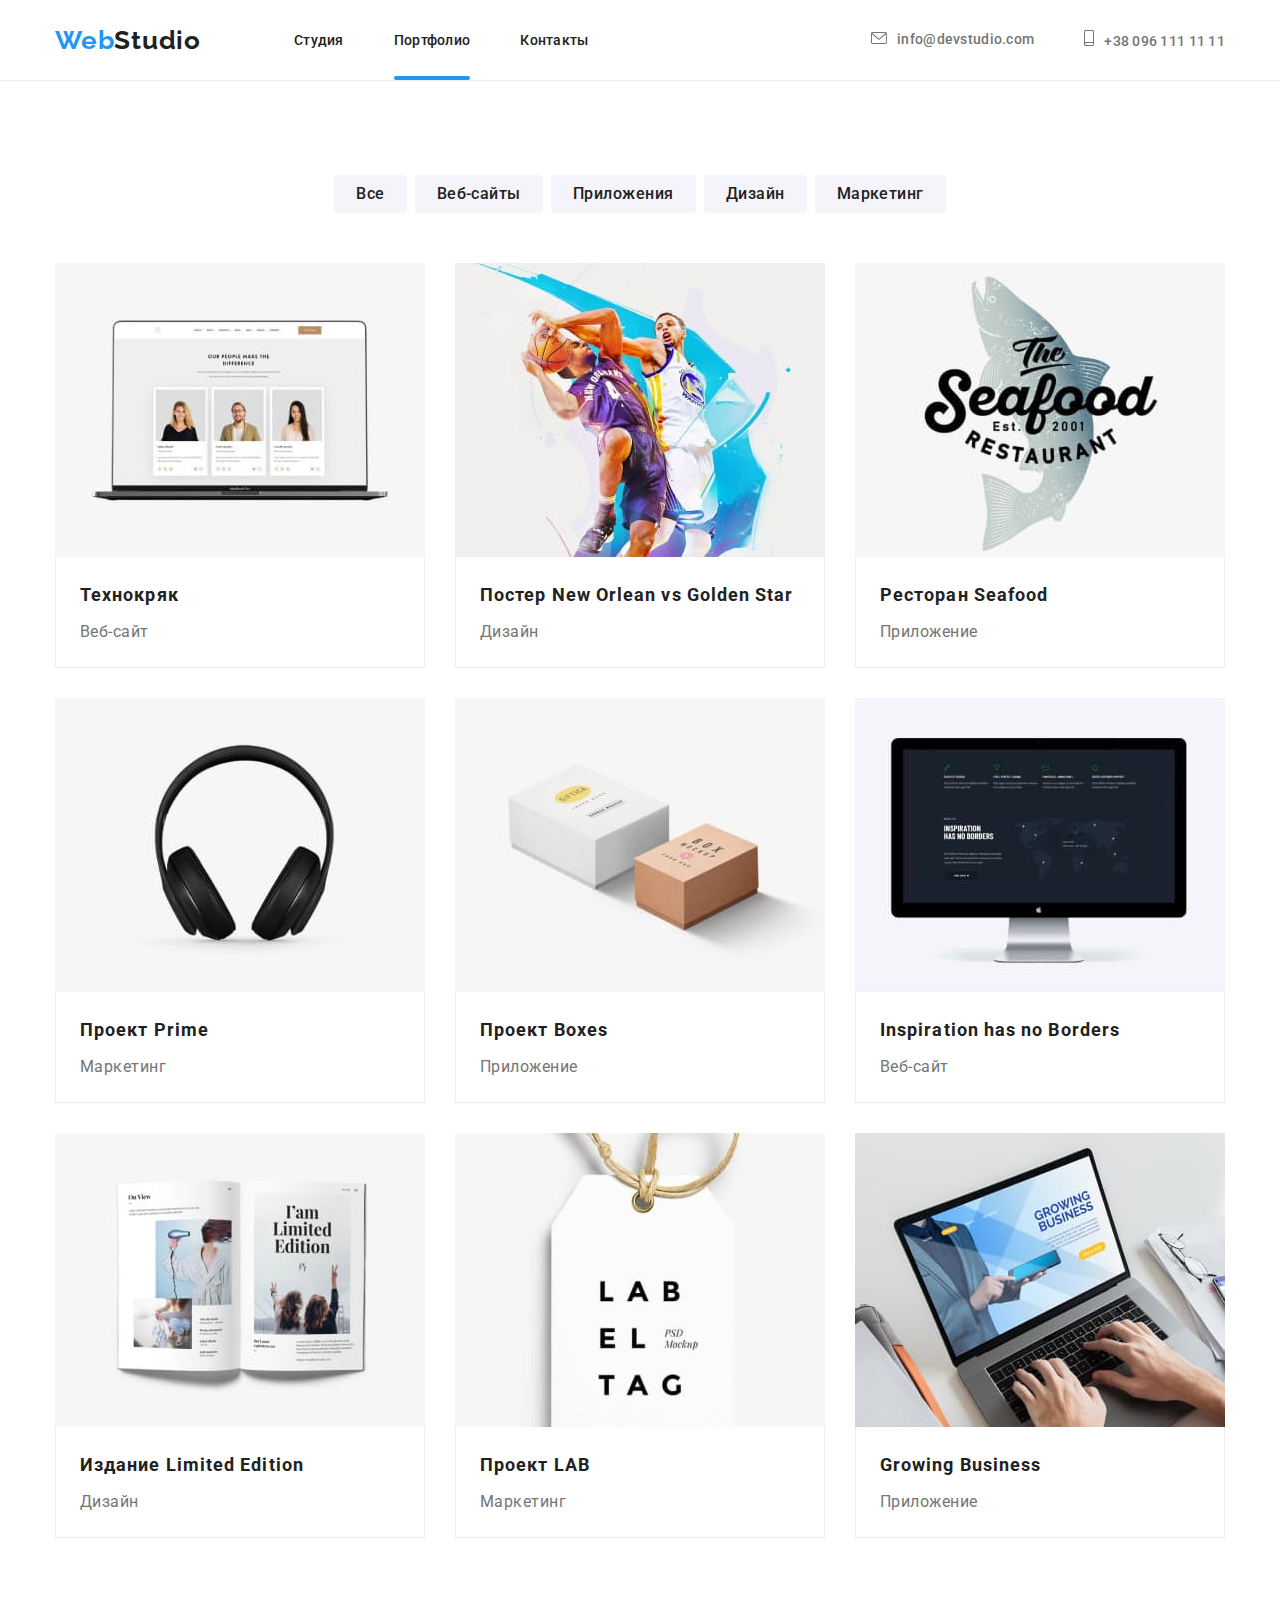
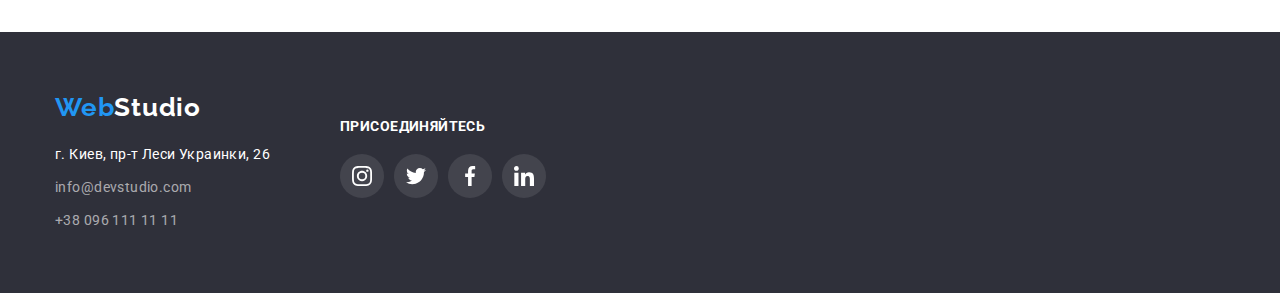
==== portfolio.html @ 15caf830 "add form" ====
<!DOCTYPE html>
<html lang="ru">

<head>
    <meta charset="UTF-8">
    <meta http-equiv="X-UA-Compatible" content="IE=edge">
    <meta name="viewport" content="width=device-width, initial-scale=1.0">
    <title>WebStudio</title>
    <link rel="preconnect" href="https://fonts.googleapis.com">
    <link rel="preconnect" href="https://fonts.gstatic.com" crossorigin>
<link
    href="https://fonts.googleapis.com/css2?family=Raleway:wght@700&family=Roboto:wght@400;500;700;900&display=swap "
    rel="stylesheet"
    />
    <link rel="stylesheet" href="https://cdnjs.cloudflare.com/ajax/libs/modern-normalize/1.1.0/modern-normalize.min.css">
    <link rel="stylesheet" href="./css/styles.css">
</head>

<body>
    <div class="line"><header class="container main-nav">
    
        <a href=""><span class="logo">Web</span><span class="logo-second">Studio</span></a>
        <nav class="">
            <ul class="site-nav list">
                <li class="item"><a href="./index.html" class="link">Студия</a></li>
                <li class="item"><a href="./portfolio.html" class="link activ">Портфолио</a></li>
                <li class="item"><a href="" class="link">Контакты</a></li>
            </ul>
        </nav>
                <ul class="auth-nav list">
                    <li class="item">
                
                        <a href="mailto:info@devstudio.com" class="header-contacts">
                            <svg class="icon-contacts" width="16" height="12">
                                <use href="./images/symbol-defs.svg#icon-envelope"></use>
                            </svg>info@devstudio.com</a>
                    </li>
                    <li class="item">
                
                        <a href="tel:+380961111111" class="header-contacts">
                            <svg class="icon-contacts" width="10" height="16">
                                <use href="./images/symbol-defs.svg#icon-smartphone"></use>
                            </svg>+38 096 111 11 11</a>
                    </li>
                </ul>

    </header>
    </div>
    <main>
      <section class="portfolio">
          <div class="container">
        <ul class="list filter">
            <li class="item"><button type="button" class="portfolio-buttons pointer">Все</button></li>
            <li class="item"><button type="button" class="portfolio-buttons pointer">Веб-сайты</button></li>
            <li class="item"><button type="button" class="portfolio-buttons pointer">Приложения</button></li>
            <li class="item"><button type="button" class="portfolio-buttons pointer">Дизайн</button></li>
            <li class="item"><button type="button" class="portfolio-buttons pointer">Маркетинг</button></li>
        </ul>
          
            <ul class="list portfolio-list">
            <li class="group">
                <a href=""> 
                    <div class="thumb">
                      <img src="images/portfolio1.jpg" alt="веб-сайт" width="370">
                        <div class="overlay"><p>Технокряк это современная площадка распространения коронавируса. Компании используют эту платформу для цифрового
                        шпионажа и атак на защищённые сервера конкурентов.</p>
                        </div>
                    </div>
                    <div class="group-item">
                      <h3 class="portfolio-title">Технокряк</h3>
                      <p class="section-text-portfolio">Веб-сайт</p></div></a>
                
                </li>
            <li class="group">
                <a href="">
                    <div class="thumb">
                    <img src="images/portfolio2.jpg" alt="баскетбол" width="370">
                    <div class="overlay">
                        <p>Технокряк это современная площадка распространения коронавируса. Компании используют эту платформу для цифрового
                            шпионажа и атак на защищённые сервера конкурентов.</p>
                    </div>
                    </div>
                <div class="group-item">
                    <h3 class="portfolio-title">Постер New Orlean vs Golden Star</h3>
                    <p class="section-text-portfolio">Дизайн</p></div></a></li>
            <li class="group">
                <a href="">
                    <div class="thumb">
                    <img src="images/portfolio3.jpg" alt="логотип ресторана" width="370">
                    <div class="overlay">
                        <p>Технокряк это современная площадка распространения коронавируса. Компании используют эту платформу для цифрового
                            шпионажа и атак на защищённые сервера конкурентов.</p>
                    </div>
                    </div>
                <div class="group-item">
                    <h3 class="portfolio-title">Ресторан Seafood</h3>
                    <p class="section-text-portfolio">Приложение</p></div></a></li>
            <li class="group">
                <a href="">
                    <div class="thumb">
                    <img src="images/portfolio4.jpg" alt="наушники" width="370">
                    <div class="overlay">
                        <p>Технокряк это современная площадка распространения коронавируса. Компании используют эту платформу для цифрового
                            шпионажа и атак на защищённые сервера конкурентов.</p>
                    </div>
                    </div>
                <div class="group-item">
                    <h3 class="portfolio-title">Проект Prime</h3>
                    <p class="section-text-portfolio">Маркетинг</p></div></a></li>
            <li class="group">
                <a href="">
                    <div class="thumb">
                    <img src="images/portfolio5.jpg" alt="коробки" width="370">
                    <div class="overlay">
                        <p>Технокряк это современная площадка распространения коронавируса. Компании используют эту платформу для цифрового
                            шпионажа и атак на защищённые сервера конкурентов.</p>
                    </div>
                    </div>
                <div class="group-item">
                    <h3 class="portfolio-title">Проект Boxes</h3>
                    <p class="section-text-portfolio">Приложение</p></div></a></li>
            <li class="group">
                <a href="">
                    <div class="thumb">
                    <img src="images/portfolio6.jpg" alt="монитор" width="370">
                    <div class="overlay">
                        <p>Технокряк это современная площадка распространения коронавируса. Компании используют эту платформу для цифрового
                            шпионажа и атак на защищённые сервера конкурентов.</p>
                    </div>
                    </div>
                <div class="group-item">
                    <h3 class="portfolio-title">Inspiration has no Borders</h3>
                    <p class="section-text-portfolio">Веб-сайт</p></div></a></li>
            <li class="group">
                <a href="">
                    <div class="thumb">
                    <img src="images/portfolio7.jpg" alt="книга" width="370">
                    <div class="overlay">
                        <p>Технокряк это современная площадка распространения коронавируса. Компании используют эту платформу для цифрового
                            шпионажа и атак на защищённые сервера конкурентов.</p>
                    </div>
                    </div>
                <div class="group-item">
                    <h3 class="portfolio-title">Издание Limited Edition</h3>
                    <p class="section-text-portfolio">Дизайн</p></div></a></li>
            <li class="group">
                <a href="">
                    <div class="thumb">
                    <img src="images/portfolio8.jpg" alt="ярлык" width="370">
                    <div class="overlay">
                        <p>Технокряк это современная площадка распространения коронавируса. Компании используют эту платформу для цифрового
                            шпионажа и атак на защищённые сервера конкурентов.</p>
                    </div>
                    </div>
                <div class="group-item">
                    <h3 class="portfolio-title">Проект LAB</h3>
                    <p class="section-text-portfolio">Маркетинг</p></div></a></li>
            <li class="group">
                <a href="">
                    <div class="thumb">
                    <img src="images/portfolio9.jpg" alt="ноутбук" width="370">
                    <div class="overlay">
                        <p>Технокряк это современная площадка распространения коронавируса. Компании используют эту платформу для цифрового
                            шпионажа и атак на защищённые сервера конкурентов.</p>
                    </div>
                    </div>
                <div class="group-item">
                    <h3 class="portfolio-title">Growing Business</h3>
                    <p class="section-text-portfolio">Приложение</p></div></a></li>

        </ul>
        </div>
      </section>
    </main>
    <footer>
    <div class="container">
        <div class="footer-colunms">
            <div class="footer-colunm1">
                <a href="">
                    <div class="logo-footer"><span class="logo">Web</span><span class="logo-third">Studio</span></div>
                </a>
                <address>
                    <p class=address-title>г. Киев, пр-т Леси Украинки, 26</p>
                    <a href="mailto:info@devstudio.com" class="contacts">info@devstudio.com</a>
                    <a href="tel:+380961111111" class="contacts">+38 096 111 11 11</a>
    
                </address>
            </div>
            <div class="footer-colunm2">
                <p class="footer-title">присоединяйтесь</p>
                <ul class="social-footer">
    
                    <li class="list social-list">
                        <a href="" class="social-list-footer">
                            <svg class="icon-footer" width="20" height="20">
                                <use href="./images/symbol-defs.svg#icon-instagram"></use>
                            </svg></a>
                    </li>
                    <li class="list social-list">
                        <a href="" class="social-list-footer">
                            <svg class="icon-footer" width="20" height="20">
                                <use href="./images/symbol-defs.svg#icon-twitter"></use>
                            </svg></a>
                    </li>
                    <li class="list social-list">
                        <a href="" class="social-list-footer">
                            <svg class="icon-footer" width="20" height="20">
                                <use href="./images/symbol-defs.svg#icon-facebook"></use>
                            </svg></a>
                    </li>
                    <li class="list social-list">
                        <a href="" class="social-list-footer">
                            <svg class="icon-footer" width="20" height="20">
                                <use href="./images/symbol-defs.svg#icon-linkedin"></use>
                            </svg></a>
                    </li>
                </ul>
            </div>
        </div>
    </div>
    </footer>
    </body>
    
    </html>
---- css/styles.css ----
:root {
  --primary-text-color: #757575;
  --title-text-color: #212121;
  --accent-color: #2196f3;
  --primary-bg-color: #ffffff;
  --accent-bg-color: #2f303a;
}
body {
  font-family: Roboto, sans-serif;
  background-color: var(--primary-bg-color);
  color: var(--primary-text-color);
  font-size: 14px;
  font-weight: 400;
  line-height: 1.17;
}

.container {
  margin-left: auto;
  margin-right: auto;
  width: 1200px;
  padding-left: 15px;
  padding-right: 15px;
  
  
}
.logo {
  font-family: raleway;
  color: var(--accent-color);
  font-style: normal;
  font-weight: bold;
  font-size: 26px;
  line-height: 1.19;
  letter-spacing: 0.03em;
}
.logo-second {
  font-family: raleway;
  color: #212121;
  font-size: 26px;
  font-weight: 700;
  line-height: 1.19;
  letter-spacing: 0.03em;
}
.logo-third {
  font-family: raleway;
  color: #ffffff;
  font-size: 26px;
  font-weight: 700;
  line-height: 1.19;
  letter-spacing: 0.03em;
}

/* голубой цвет 2196F3 
основной текст  #757575
заголовки 212121
фон футера  #2F303A 
фон хедера #FFFFFF;

*/
a {
  text-decoration: none;
}

.list {
  list-style: none;
  padding: 0;
  margin: 0;
}



.button {
  background-color: var(--accent-color);
  color: var(--primary-bg-color);
  
}

.pointer {
  cursor: pointer;
}
.filter {
  display: flex;
  justify-content: center; 
}
img {
 display: block;
 width: 100%;
 height: auto;
}




.line {
    border-bottom: 1px solid #ECECEC;
}
.main-nav {
  display: flex;
  align-items: center;
  

}
.site-nav {
  
  display: flex;
  margin-left: 93px;
  
}
.item {
  position: relative;
  display: flex;
  align-items: center;
  transition: 2500ms cubic-bezier(0.4, 0, 0.2, 1);
}

.site-nav .item +.item {
  margin-left: 50px;
  
}
.link {
  position: relative;
  display: block;
  font-weight: 500;
  font-size: 14px;
  line-height: 1.17;
  letter-spacing: 0.02em;
  color: #212121;
  padding-top: 32px;
  padding-bottom: 32px;
  color: var(--title-text-color);
 
  transition: 250ms cubic-bezier(0.4, 0, 0.2, 1);
  
}
.link:hover,
.link:focus {
  color: var(--accent-color);

  
  
}
.link::after {

  content: '';
  position: absolute;
  display: block;
  width: 100%;
  height: 4px;
  border-radius: 2px;
  background-color:var(--accent-color);
  left: 0;
  bottom: 0;
  opacity: 0;
  transition: 250ms cubic-bezier(0.4, 0, 0.2, 1);
}
.link:focus::after,
.link:hover::after {
  opacity: 1;
  
}
.activ::after {
 opacity: 1;
}
.auth-nav {
display: flex;
margin-left: auto;

}
.auth-nav .item + .item {
  margin-left: 50px;
  
}

.header-contacts {
 
  color: var(--primary-text-color);
  font-size: 14px;
  font-style: normal;
  font-weight: 500;
  line-height: 1.14;
  letter-spacing: 0.02em;
  transition: 250ms cubic-bezier(0.4, 0, 0.2, 1);
}


.contacts:hover,
.contacts:focus {
  color: #2196f3;
  
  
}

.icon-contacts {
 fill: currentColor;
 margin: 0;
 margin-right: 10px;
}



.contacts {
  display: block;
  margin-bottom: 9px;
  color: rgba(255, 255, 255, 0.6);
  font-style: normal;
  font-weight: normal;
  font-size: 14px;
  line-height: 1.71;
  letter-spacing: 0.03em;
  transition: 250ms cubic-bezier(0.4, 0, 0.2, 1);
}
.contacts:last-child {
  margin-bottom: 0;
}
.header-contacts:hover,
.header-contacts:focus {
  color: #2196f3;
 
}
.hero {
  background-color: var(--accent-bg-color);
  text-align: center;
  padding-top: 200px;
  padding-bottom: 200px;
  max-width: 1600px;
  margin-left: auto;
  margin-right: auto;
  
  background-image: linear-gradient(
    to right,
    rgba(47, 48, 58, 0.4),
    rgba(47, 48, 58, 0.4)),
    url(../images/Img-bg.jpg);
  background-repeat: no-repeat;
  background-position: center;
  background-size: cover; 
}

.hero-title {
  margin-top: 0;
  margin-bottom: 30px;
  color: var(--primary-bg-color);
  font-style: normal;
  font-weight: 900;
  font-size: 44px;
  line-height: 1.36;

  letter-spacing: 0.06em;
  text-transform: uppercase;
}

.hero-button { 

  margin-left: auto;
  margin-right: auto;
  
  padding: 10px 32px;
  background-color: var(--accent-color);
  color: var(--primary-bg-color);
  font-style: normal;
  font-weight: bold;
  font-size: 16px;
  line-height: 1.88;
  display: flex;
  align-items: center;
  text-align: center;
  letter-spacing: 0.06em;
  border-radius: 4px;
}

.backdrop {
  position: fixed;
  top: 0;
  left: 0;
  width: 100%;
  height: 100%;
  background-color: rgba(0, 0, 0, 0.2);;
  transition: 250ms cubic-bezier(0.4, 0, 0.2, 1);
  z-index: 1;
  
}
.backdrop.is-hidden {
 opacity: 0;
 pointer-events: none;
}
.modal {
  
  display: flex;
  position: relative;
  margin: 0;
  padding: 0 40px;
  top: 50%;
  left: 50%;
  transform: translate(-50%, -50%);
  width: 528px;
  height: 581px;
  background-color: var(--primary-bg-color);
 border-radius: 4px;

}
.modal-close {
  position: absolute;
  display: flex;
  margin-top: 8px;
  margin-right: 8px;
  margin-left: auto;
  top: 0;
  right: 0;
  width: 30px;
  height: 30px;
  box-sizing: border-box;
  border: 1px solid rgba(0, 0, 0, 0.1);
  border-radius: 50%;
  justify-content: center;
  align-items: center;
  cursor: pointer;
  background: var(--primary-bg-color);
 transition: 250ms cubic-bezier(0.4, 0, 0.2, 1);
}
.modal-close:hover {
  fill: #2196F3;
}

.modal-title {
font-style: normal;
font-weight: bold;
font-size: 20px;
line-height: 1.15;
text-align: center;
letter-spacing: 0.03em;

color: var(--title-text-color);
}

.form {
display: flex;
}

.label-name {
  display: flex;
  justify-content: flex-start;
  font-style: normal;
font-weight: normal;
font-size: 12px;
line-height: 14px;


letter-spacing: 0.01em;

color: var(--primary-text-color);
}
input {
  width: 448px;
  height: 40px;
  border-radius: 4px;
  padding-left: 42px;
  border: 1px solid rgba(33, 33, 33, 0.2);
  box-sizing: border-box;
  border-radius: 4px;
  cursor: pointer;
}
.modal-input {
  
  display: inline-flex;
  position: relative;
  margin-bottom: 10px;
  border: 1px solid var(--primary-text-color);
  box-sizing: border-box;
  border-radius: 4px;
  transition: 250ms cubic-bezier(0.4, 0, 0.2, 1);
  
}


.form-field {

  position: relative;
  display: flex;
  margin: 0;
  flex-direction: column;
  margin-bottom: 10px;
  
}
.modal-input:hover {
  cursor: pointer;
 border: 1px solid var(--accent-color);
box-sizing: border-box;
border-radius: 4px;

}
.modal-input:hover .icon-form {
  fill: var(--accent-color);
  
}
.icon-form {
  position: absolute;
  left: 12px;
  bottom: 11px;
  border: none;
  fill: var(--title-text-color);
  transition: 250ms cubic-bezier(0.4, 0, 0.2, 1);
}
textarea {
  resize: none;
  width: 448px;
  height: 120px;
  padding: 12px 16px;
  transition: 250ms cubic-bezier(0.4, 0, 0.2, 1);
}
.comment {
  box-sizing: border-box;
  border: 1px solid var(--primary-text-color);
  border-radius: 4px;
  transition: 250ms cubic-bezier(0.4, 0, 0.2, 1);
}
.comment:hover {
  cursor: pointer;
    box-sizing: border-box;
  border: 1px solid var(--accent-color);
}

.comment::placeholder {
  font-style: normal;
font-weight: normal;
font-size: 14px;
line-height: 1.14;
letter-spacing: 0.01em;

color: rgba(117, 117, 117, 0.5);

}
.checkbox {
  
display: flex;
flex-direction: row;
width: 425px;
height: 24px;
padding-top: 19px;
margin-bottom: 60px;
color: var(--primary-text-color);
margin-left: auto;
margin-right: auto;

}
.icon-check {
  display: inline-block;
  margin-right: 7px;
  border: 2px solid #2a2a2a;
  border-radius: 4px;
background-color: var(--primary-bg-color);
  width: 17px;
  height: 17px;
  margin-right: 9px;
   transition: 250ms cubic-bezier(0.4, 0, 0.2, 1);
}
.input-checkbox:checked + .icon-check{
 
 background-color: var(--accent-color);
 border-color: var(--accent-color);
 background-size: contain;
 background-origin: border-box;
}
.input-checkbox {
  -webkit-appearance: none;
  -moz-appearance: none;
  appearance: none;
  opacity: 0;
  
  position: absolute;
  
  width: 16px;
  height: 15px;
  margin-right: 9px;
  
}
.checkbox-link {
  color: var(--accent-color);
  text-decoration: underline;
}
.form-button {
  width: 200px;
  height: 50px;
  color: #fff;
  background-color: var(--accent-color);
  font-style: normal;
font-weight: bold;
font-size: 16px;
line-height: 1.19;

padding: auto;
letter-spacing: 0.06em;
cursor: pointer;
}

 .list-works {
   display: flex;
 }
 .team-section {
   display: flex;
   
    
 }
 .social-list {
   display: flex;
   justify-content: space-around;
  align-content: center;
  align-items: center;
  justify-content: center;
  
 }
 .social-list:last-child {
 margin-right: 0;
 }
.social-team {
margin: 0;
padding: 16px 32px 0px 32px;
display: flex;
justify-content: space-between;
background-color: var(--primary-bg-color);
}
.icon-team {
  display: flex;
  fill: #AFB1B8;
}

.social-link {
  display: flex;
  width: 44px;
  height: 44px;
  border-radius: 50%;
  align-content: center;
  align-items: center;
  justify-content: center;
  transition: 250ms cubic-bezier(0.4, 0, 0.2, 1);
 
}
.social-link:focus,
.social-link:hover {
 background-color: var(--accent-color);
}
.social-link:focus .icon-team,
.social-link:hover .icon-team {
  fill: var(--primary-bg-color);
}

 .team {
   background-color: #F5F4FA;
   padding-top: 94px;
   padding-bottom: 94px;
 }
 .team-card {
   margin-right: 30px;
   box-shadow: 0px 4px 4px rgba(0, 0, 0, 0.25);
 }
 .team-card:last-child {
   margin-right: 0;
 }
.team-section-title {
  
  margin: 0;
  margin-bottom: 50px;
  color: var(--title-text-color);
  font-style: normal;
  font-weight: 700;
  font-size: 36px;
  line-height: 1.17;
  text-align: center;
  letter-spacing: 0.03em;
}
.team-names {
  margin: 0;
  
  margin-bottom: 10px;
  color: var(--title-text-color);
  font-style: normal;
  font-weight: 500;
  font-size: 16px;
  line-height: 1.19;
  text-align: center;
  letter-spacing: 0.03em;
}
.card {
  padding-top: 30px;
  padding-bottom: 30px;
  background-color: var(--primary-bg-color);
}
.specialies {
  margin: 0;
  
  color: var(--primary-text-color);
  font-style: normal;
  font-weight: 400;
  font-size: 16px;
  line-height: 1.19;
  text-align: center;
  letter-spacing: 0.03em;
}
.section,
.works {
  padding-bottom: 94px;
}
.section{
  padding-top: 94px;
}
.section-title {
  padding: 0;
  margin: 0;
  margin-bottom: 10px;
  color: var(--title-text-color);
  font-style: normal;
  font-weight: bold;
  font-size: 14px;
  line-height: 1.14;
  letter-spacing: 0.03em;
  text-transform: uppercase;
}
.section-list {
  display: flex;
}
.text {
  margin: 0;
  color: var(--primary-text-color);
  font-style: normal;
  font-weight: 400;
  font-size: 14px;
  line-height: 1.71;
  letter-spacing: 0.03em;
}

.feature {
  margin: 0;
  width: 270px;
  margin-right: 30px;
  justify-content: space-between;
}
.feature:last-child {
  margin-right: 0;
}
.feature-icons {
  display: flex;
  margin-bottom: 30px;
  height: 120px;
  justify-content: center;
  align-items: center;
  background-color: #f5f4f4;
}

 
.primary-section-title {
  margin-top: 0;
  margin-bottom: 50px;
  color: var(--title-text-color);
  font-style: normal;
  font-weight: 700;
  font-size: 36px;
  line-height: 1.17;
  text-align: center;
  letter-spacing: 0.03em;
}
.list-works {
  display: flex;
}
.work:last-child {
  margin-right: 0;
}
.work {
 position: relative;
  margin: 0;
  padding: 0;
  margin-right: 30px;
  flex-basis: calc((100%-60px) / 3);
}
.work-title {
  position: absolute;
  bottom: 0;
  margin: 0;
  display: inline-flex;
  justify-content: center;
  align-items: center;
  width: 100%;
  height: 70px;
  font-family: Roboto;
  font-style: normal;
  font-weight: bold;
  font-size: 14px;
  line-height: 16px;
  text-align: center;
  letter-spacing: 0.03em;
  text-transform: uppercase;

  color: #FFFFFF;
  background: rgba(47, 48, 58, 0.8);
}
.clients {
  
  padding-top: 94px;
  padding-bottom: 94px;
  transition: 2500ms cubic-bezier(0.4, 0, 0.2, 1);
}
.clients-list {
  display: flex;
  padding: 0;
  margin: 0;
  justify-content: space-between;
}

.icon-client {
  fill: #AFB1B8;
  transition: 250ms cubic-bezier(0.4, 0, 0.2, 1);
  
}


.client {
  display: flex;
  margin-right: 30px;
  width: 170px;
  height: 92px;
  background-color: var(--primary-bg-color);
  align-items: center;
  justify-content: center;
  box-sizing: border-box;
  border: 1px solid #AFB1B8;
  border-radius: 4px;
  transition: 250ms cubic-bezier(0.4, 0, 0.2, 1);
}
.client:focus,
.client:hover {
  border: 1px solid var(--accent-color);
  
}

.client:focus .icon-client,
.client:hover .icon-client {
  fill:  var(--accent-color); 
}
.client:last-child {
  margin-right: 0;
}

.clients-title {
  margin: 0;
  margin-bottom: 50px;
  color: var(--title-text-color);
  font-style: normal;
  font-weight: 700;
  font-size: 36px;
  line-height: 1.17;
  text-align: center;
  letter-spacing: 0.03em; 
}


}
.portfolio {
  margin-top: 94px;
  margin-bottom: 94px;
}
.portfolio-buttons {
  padding: 6px 22px;

  font-family: Roboto;
  color: var(--title-text-color);
  font-style: normal;
  font-weight: 500;
  font-size: 16px;
  line-height: 1.62;
  text-align: center;
  letter-spacing: 0.03em;
  background: #F5F4FA;
  border-radius: 4px;
  border: rgba(0,0,0,0.3);
  transition: 250ms cubic-bezier(0.4, 0, 0.2, 1);
}
.portfolio-buttons:hover,
.portfolio-buttons:focus {
  background-color: var(--accent-color);
  color: var(--primary-bg-color);
  box-shadow: 0px 3px 1px rgba(0, 0, 0, 0.1), 0px 1px 2px rgba(0, 0, 0, 0.08), 0px 2px 2px rgba(0, 0, 0, 0.12);
  
}
.filter .item {
    margin: 0;
    margin-bottom: 50px;
    margin-right: 8px;
}
.filter .item:last-child {
  margin-right: 0;
}
.portfolio {
  margin: 0;
  padding-bottom: 94px;
  padding-top: 94px;
}


.portfolio-title {
  margin: 0;
  margin-bottom: 4px;
  color: var(--title-text-color);
  font-style: normal;
  font-weight: bold;
  font-size: 18px;
  line-height: 2;
  letter-spacing: 0.06em;
}

.section-text-portfolio {
  margin: 0;
  color: var(--primary-text-color);
  font-style: normal;
  font-weight: 400;
  font-size: 16px;
  line-height: 1.88;
  letter-spacing: 0.03em;
}
.portfolio-list {
  display: flex;
  flex-wrap: wrap;

}
.group {
  width: calc((100% - 60px) / 3);
  margin-right: 30px;
  margin-left: 0;
  margin-bottom: 30px;
  transition: 250ms cubic-bezier(0.4, 0, 0.2, 1);
  
}
.group:focus,
.group:hover {
  box-shadow: 0px 1px 1px rgba(0, 0, 0, 0.12), 0px 4px 4px rgba(0, 0, 0, 0.06), 1px 4px 6px rgba(0, 0, 0, 0.16);
  
}
.group-item {
  border-left: 1px solid  #EEEEEE;
  border-right: 1px solid  #EEEEEE;
  border-bottom: 1px solid  #EEEEEE;
  padding-left: 24px;
  padding-right: 24px;
  padding-top: 20px;
  padding-bottom: 20px;
  
}

.group:nth-child(3n) {
 margin-right: 0;
}
.group:nth-last-child(-n + 3) {
  margin-bottom: 0;
}
.thumb {
  position: relative;
  overflow: hidden;
}

.overlay {
  content: '';

  position: absolute;
  display: inline-block;
  font-style: normal;
  font-weight: normal;
  font-size: 18px;
  line-height: 1.6;
  letter-spacing: 0.03em;
  width: 100%;
  height: 100%;
  bottom: 0;
  left: 0;
  color: var(--primary-bg-color);
  padding: 63px 24px;
  background-color: rgba(33, 150, 243, 0.9);
  
  transform: translateY(100%);
  transition: 250ms cubic-bezier(0.4, 0, 0.2, 1);
  
} 
.group:focus .overlay,
.group:hover .overlay {
    transform: translateY(0);
    
}
.address-title {
  margin: 0;
  margin-bottom: 9px;
  color: var(--primary-bg-color);
  font-style: normal;
  font-weight: 400;
  font-size: 14px;
  line-height: 1.71;
  letter-spacing: 0.03em;
}

footer {
  padding-top: 60px;
  padding-bottom: 60px;
  background-color: var(--accent-bg-color);
}
.logo-footer {
  margin-bottom: 20px;
}
.footer-colunms {
  display: flex;
  padding: 0;
  margin: 0;
  
}
.social-footer {
  margin: 0;
  margin-top: 20px;
  padding: 0;
  display: flex;
  justify-content: space-between;
}
.social-list-footer {
   display: flex;
  width: 44px;
  height: 44px;
  border-radius: 50%;
  align-content: center;
  align-items: center;
  justify-content: center;
  background-color: #43444D;
  transition: 250ms cubic-bezier(0.4, 0, 0.2, 1);
}

.social-list-footer:focus,
.social-list-footer:hover {
  background-color: #2196F3;
}
.footer-colunm2 {
  margin-top: 12px;
  margin-left: 70px;
  width: 206px;
  height: 80px;
}
.footer-title {
  font-style: normal;
font-weight: bold;
font-size: 14px;
line-height: 16px;
letter-spacing: 0.03em;
text-transform: uppercase;
color: #FFFFFF;
}

.icon-footer {
  fill: #fff;
}
.footer-colunm3 {
  
  display: flex;
  flex-direction: column;
  padding: 0;
  width: 570px;
  height: 86px;
  
  margin-left: 93px;
  margin-top: 12px;
  padding-top: 12px;
  
}
.sign {
  color: var(--primary-bg-color);
  padding: 0;
  font-style: normal;
  font-weight: bold;
  font-size: 14px;
  line-height: 1.14;
  letter-spacing: 0.03em;
  text-transform: uppercase;
  margin-bottom: 20px;
  

}
.sign-input {
  display: flex;
  flex-direction: row;
  margin: 0;
margin-right: 12px;
  
}
.sign-input> input {
  box-sizing: border-box;
  border: 1px solid var(--primary-text-color);
  background-color: var(--accent-bg-color);
  width: 358px;
  height: 50px;

}
.footer-button {
 position: relative;
  width: 200px;
  height: 50px;
  color: #fff;
  background-color: var(--accent-color);
  font-style: normal;
  font-weight: bold;
  font-size: 16px;
  line-height: 1.88;

  padding: 10px 62px 10px 29px;
  letter-spacing: 0.06em;
  cursor: pointer;
  margin: 0;
  margin-left: 12px;
}
.icon-footer-button {
  position: absolute;
  margin: 0;
  padding: 0;
  right: 28px;
  top: 12px;
  fill: #FFFFFF;
}
.ftr-btn {
  position: relative;
}
.input {
  color: rgba(255, 255, 255, 0.6);

}
.input::placeholder {
font-size: 16px;
line-height: 1.25;


display: flex;
align-items: center;
letter-spacing: 0.03em;

color: rgba(255, 255, 255, 0.6);
}
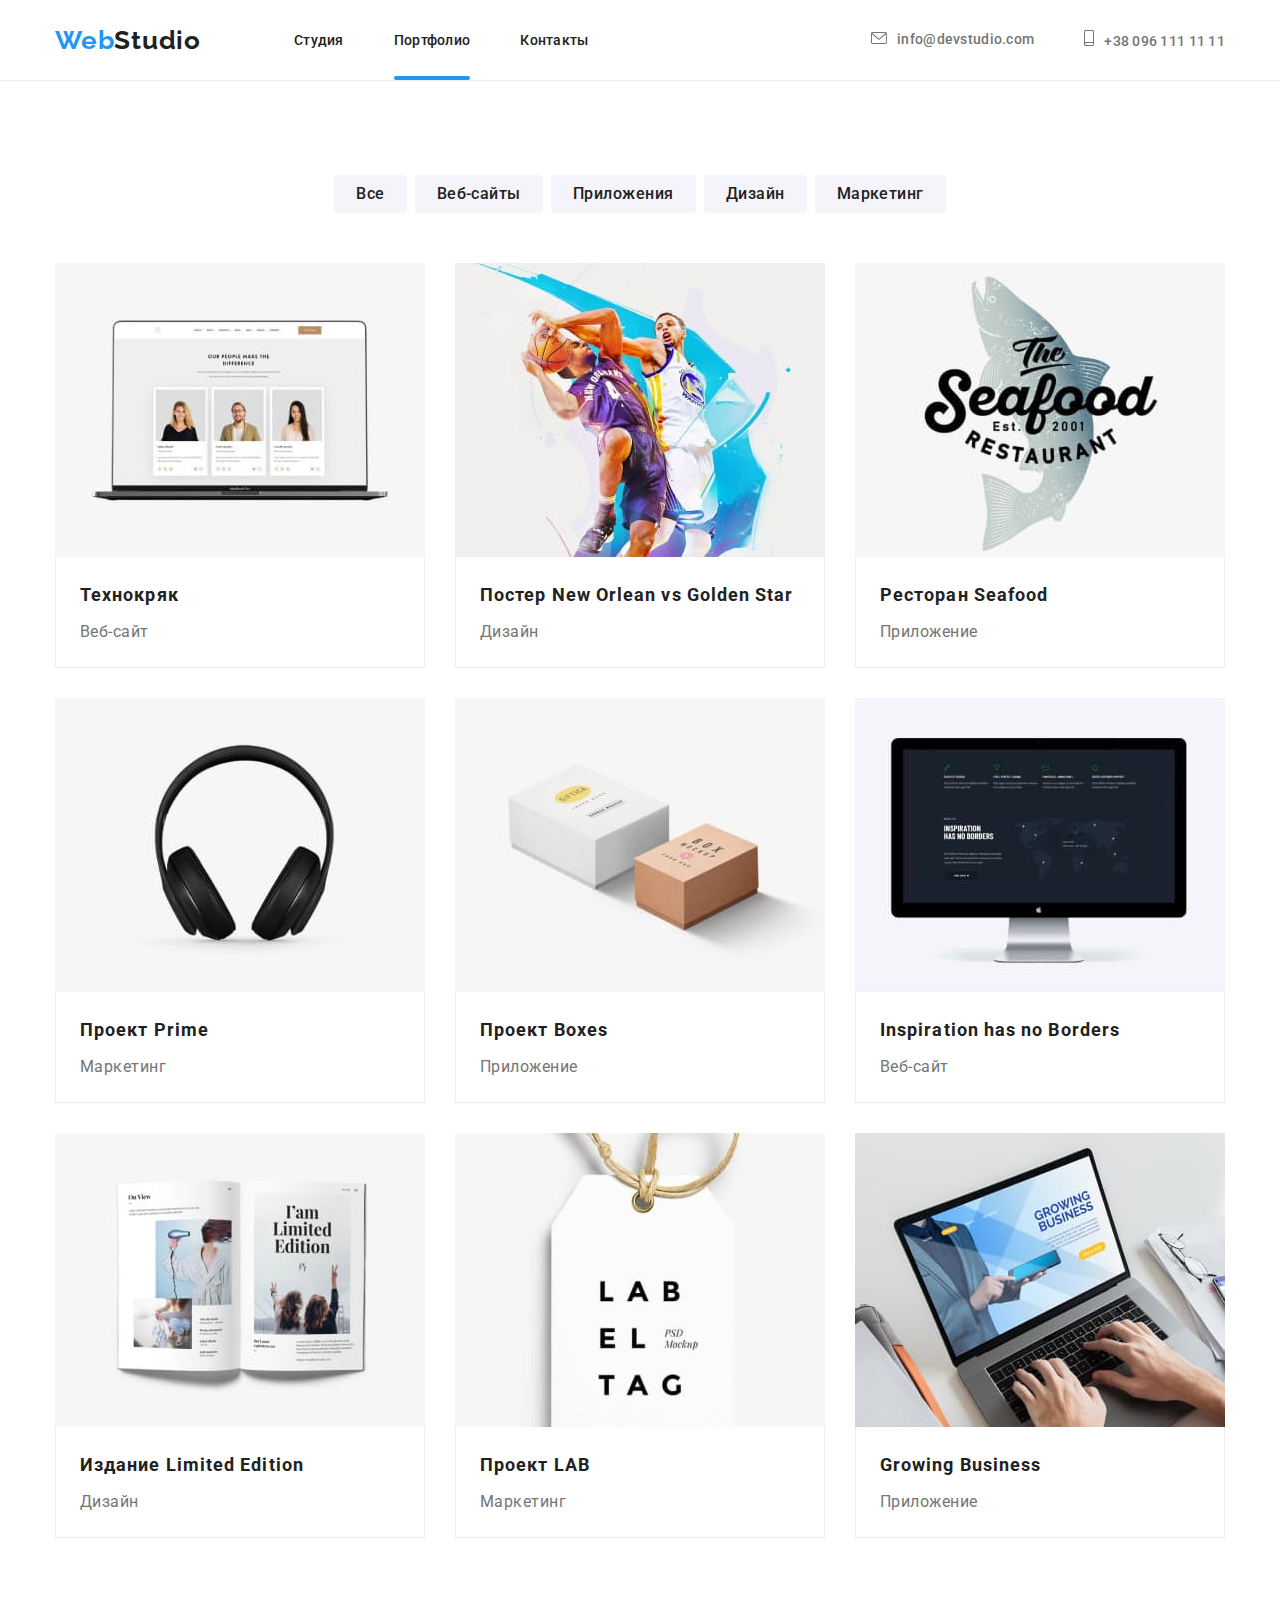
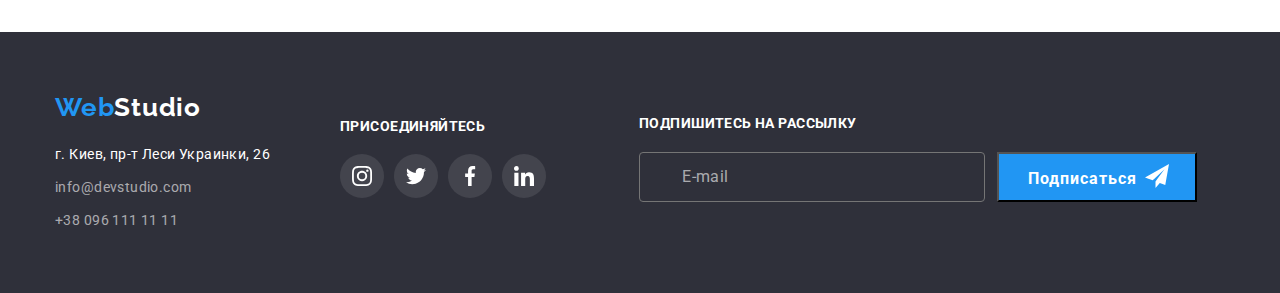
==== commit f65ff5c8: "добавляет форму в портфолио" ====
--- a/portfolio.html
+++ b/portfolio.html
@@ -215,6 +215,18 @@
                             </svg></a>
                     </li>
                 </ul>
+                </div>
+                <div class="footer-colunm3">
+                    <label class="sign" for="mail">Подпишитесь на рассылку</label>
+                    <div class="sign-input">
+                        <input type="text" name="mail" class="input" id="mail" placeholder="E-mail" />
+                        <div class="ftr-btn"><button class="footer-button" type="submit">Подписаться</button>
+                            <svg class="icon-footer-button" width="24" height="24">
+                                <use href="./images/symbol-defs.svg#icon-icon-send"></use>
+                            </svg>
+                        </div>
+                    </div>
+                </div>
             </div>
         </div>
     </div>
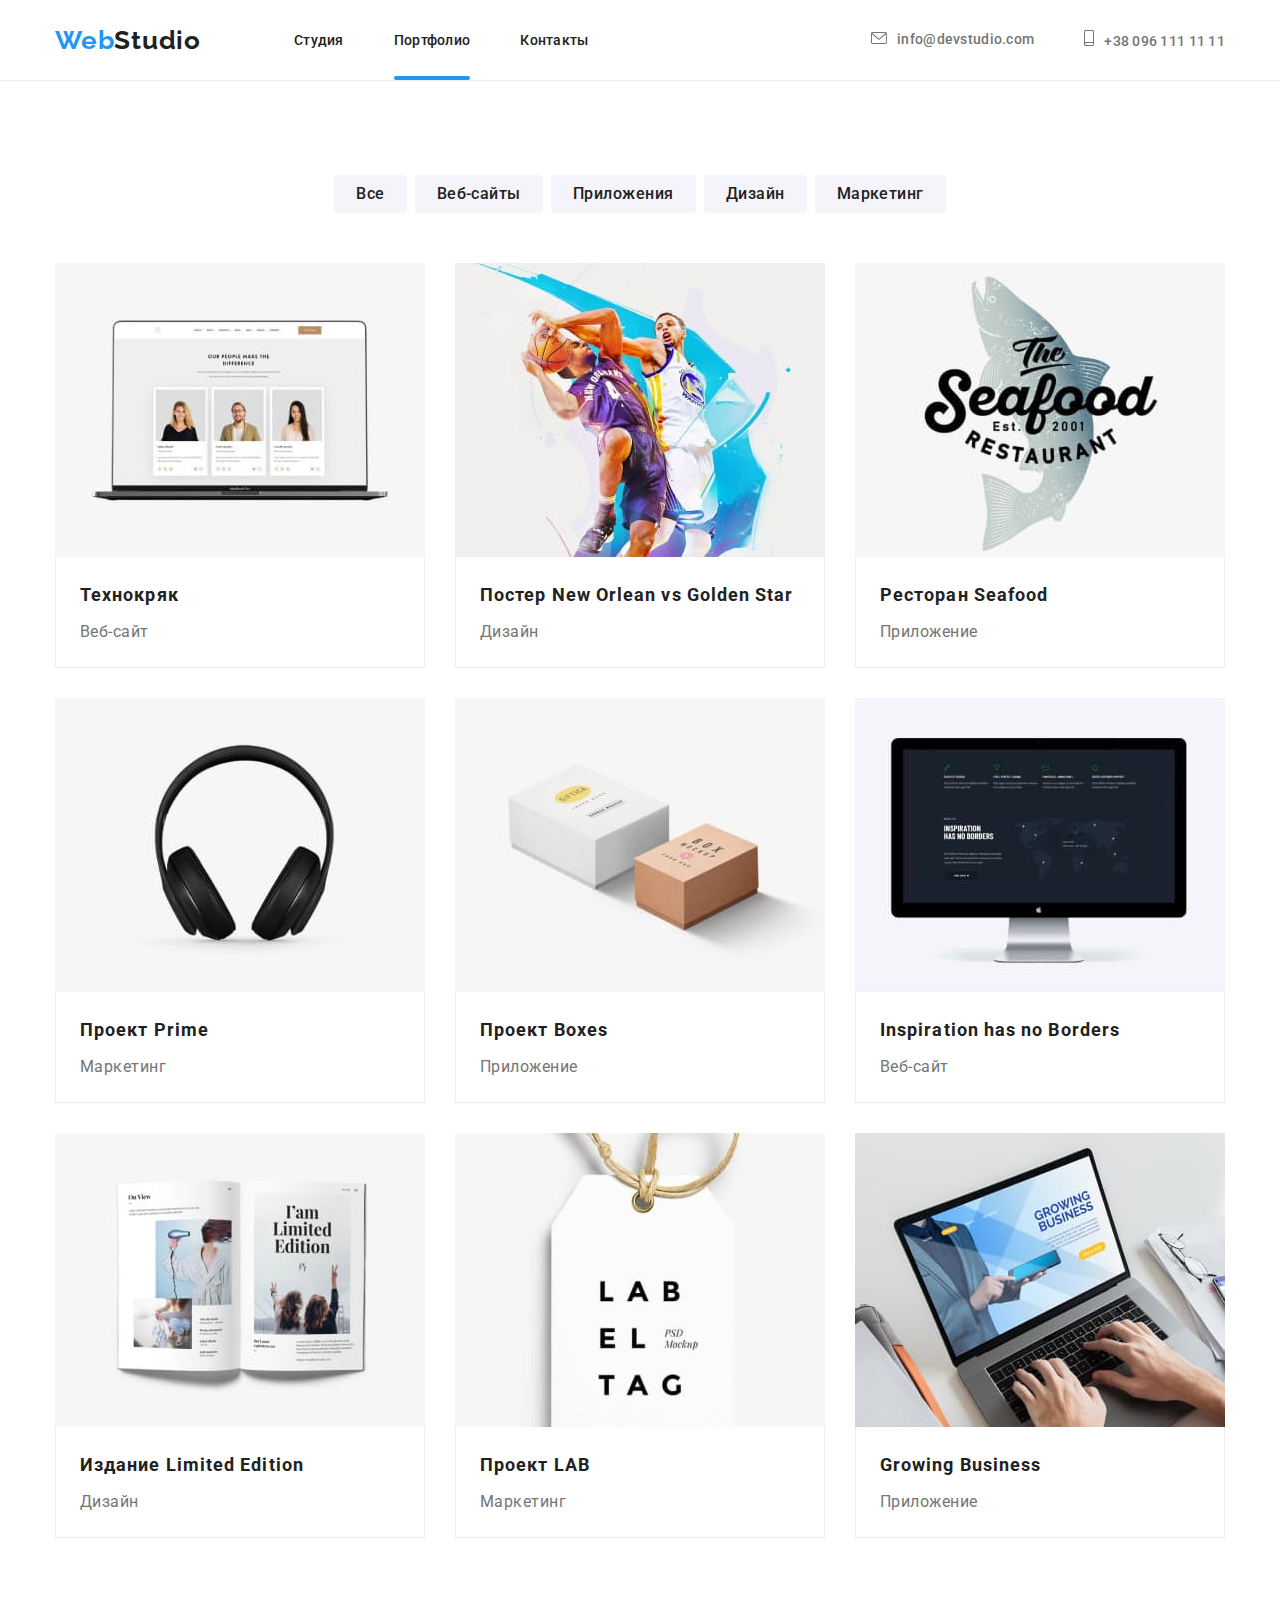
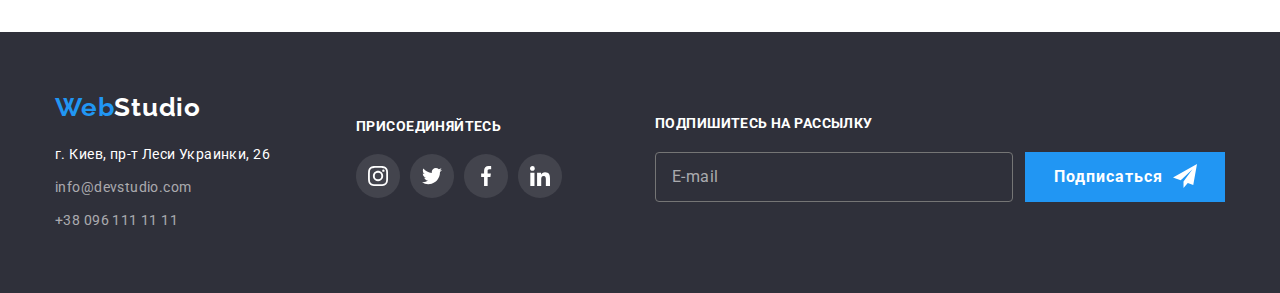
==== commit 9e6e096b: "внес правки" ====
--- a/portfolio.html
+++ b/portfolio.html
@@ -229,7 +229,7 @@
                 </div>
             </div>
         </div>
-    </div>
+        
     </footer>
     </body>
     
--- a/css/styles.css
+++ b/css/styles.css
@@ -265,6 +265,7 @@
   text-align: center;
   letter-spacing: 0.06em;
   border-radius: 4px;
+  border: none;
 }
 
 .backdrop {
@@ -287,7 +288,7 @@
   display: flex;
   position: relative;
   margin: 0;
-  padding: 0 40px;
+  padding: 40px 40px;
   top: 50%;
   left: 50%;
   transform: translate(-50%, -50%);
@@ -321,6 +322,8 @@
 }
 
 .modal-title {
+  margin: 0;
+  margin-bottom: 12px;
 font-style: normal;
 font-weight: bold;
 font-size: 20px;
@@ -342,6 +345,7 @@
 font-weight: normal;
 font-size: 12px;
 line-height: 14px;
+margin-bottom: 4px;
 
 
 letter-spacing: 0.01em;
@@ -357,17 +361,18 @@
   box-sizing: border-box;
   border-radius: 4px;
   cursor: pointer;
+  outline: none;
 }
 .modal-input {
   
   display: inline-flex;
   position: relative;
   margin-bottom: 10px;
-  border: 1px solid var(--primary-text-color);
+  border: 1px solid #D3D3D3;
   box-sizing: border-box;
   border-radius: 4px;
   transition: 250ms cubic-bezier(0.4, 0, 0.2, 1);
-  
+  outline: none;
 }
 
 
@@ -376,17 +381,31 @@
   position: relative;
   display: flex;
   margin: 0;
+  padding: 0;
   flex-direction: column;
   margin-bottom: 10px;
-  
-}
+  width: 448px;
+  height: 58px;
+  
+}
+input:focus {
+box-sizing: border-box;
+border-radius: 4px;
+border: 1px solid var(--accent-color);
+outline: none;
+}
+
+
 .modal-input:hover {
   cursor: pointer;
- border: 1px solid var(--accent-color);
+ 
 box-sizing: border-box;
 border-radius: 4px;
-
-}
+border: 1px solid var(--accent-color);
+outline: none;
+
+}
+
 .modal-input:hover .icon-form {
   fill: var(--accent-color);
   
@@ -408,15 +427,21 @@
 }
 .comment {
   box-sizing: border-box;
-  border: 1px solid var(--primary-text-color);
+  border: 1px solid #D3D3D3;
   border-radius: 4px;
   transition: 250ms cubic-bezier(0.4, 0, 0.2, 1);
-}
+  outline: none;
+}
+.comment:focus,
 .comment:hover {
   cursor: pointer;
     box-sizing: border-box;
   border: 1px solid var(--accent-color);
 }
+.form-comment {
+  width: 448px;
+  height: 138px;
+}
 
 .comment::placeholder {
   font-style: normal;
@@ -434,8 +459,8 @@
 flex-direction: row;
 width: 425px;
 height: 24px;
-padding-top: 19px;
-margin-bottom: 60px;
+margin-top: 20px;
+margin-bottom: 30px;
 color: var(--primary-text-color);
 margin-left: auto;
 margin-right: auto;
@@ -487,8 +512,12 @@
 line-height: 1.19;
 
 padding: auto;
+margin: 0;
 letter-spacing: 0.06em;
 cursor: pointer;
+box-sizing: border-box;
+border: none;
+
 }
 
  .list-works {
@@ -895,6 +924,7 @@
   padding-top: 60px;
   padding-bottom: 60px;
   background-color: var(--accent-bg-color);
+  margin: 0;
 }
 .logo-footer {
   margin-bottom: 20px;
@@ -904,6 +934,12 @@
   padding: 0;
   margin: 0;
   
+ 
+  
+}
+.footer-colunm1 {
+  width: 231px;
+  height: ;
 }
 .social-footer {
   margin: 0;
@@ -951,11 +987,13 @@
   
   display: flex;
   flex-direction: column;
+  margin: 0;
   padding: 0;
   width: 570px;
   height: 86px;
   
   margin-left: 93px;
+  margin-right: ;
   margin-top: 12px;
   padding-top: 12px;
   
@@ -977,7 +1015,7 @@
   display: flex;
   flex-direction: row;
   margin: 0;
-margin-right: 12px;
+
   
 }
 .sign-input> input {
@@ -1004,6 +1042,7 @@
   cursor: pointer;
   margin: 0;
   margin-left: 12px;
+  border: none;
 }
 .icon-footer-button {
   position: absolute;
@@ -1018,6 +1057,7 @@
 }
 .input {
   color: rgba(255, 255, 255, 0.6);
+  padding: 15px 16px;
 
 }
 .input::placeholder {
